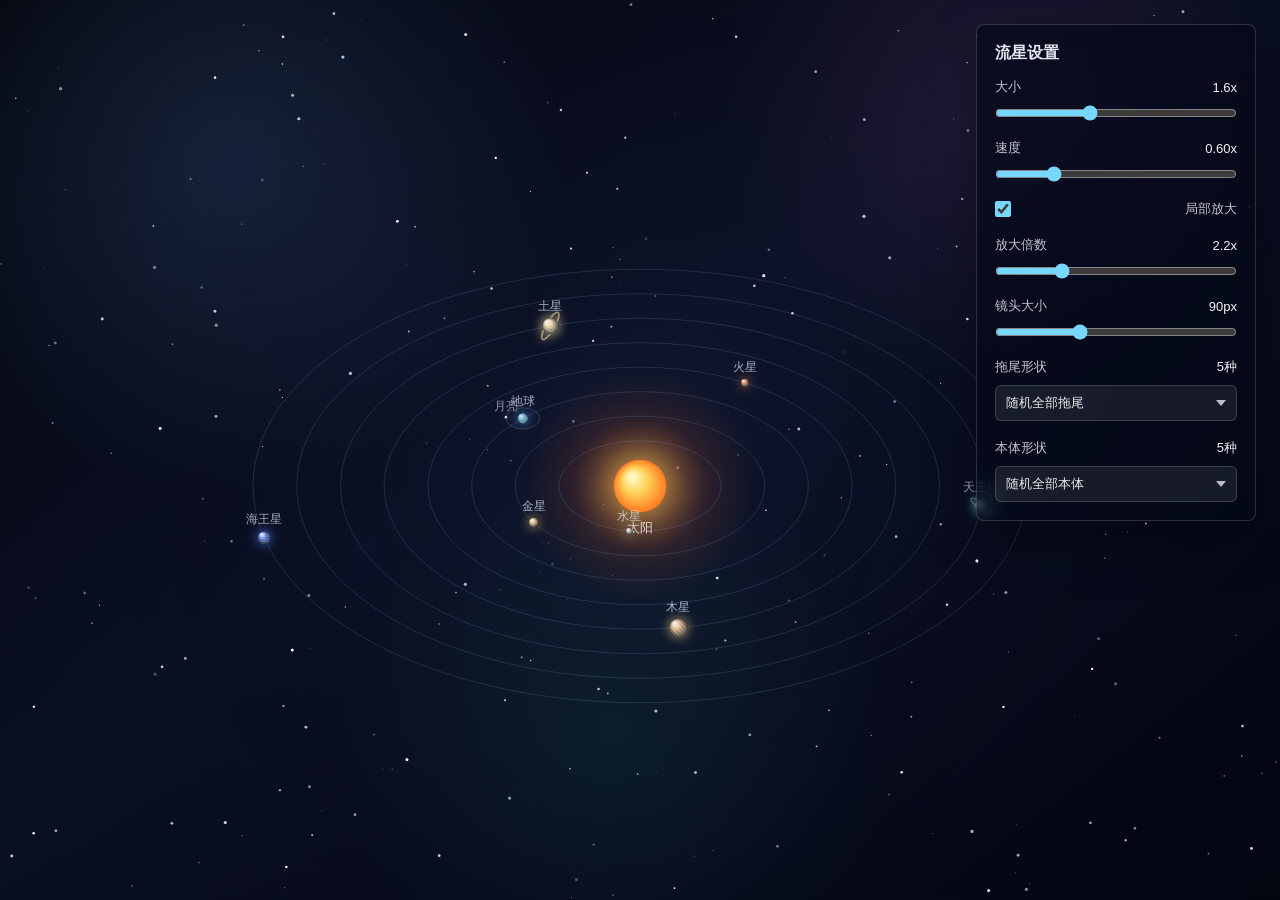
==== html/meteor-stars.html @ fff4b52e "feat(stars): 添加流星星空页面功能 - 实现动态星空背景效果，包含闪烁星星 - 添加交互式流星生成系统，点击任意位置创建随机流星 - 设计流星控制面板，支持调节大小、速度、拖尾形状等参数 " ====
<!doctype html>
<html lang="zh-CN">
<head>
  <meta charset="utf-8">
  <meta name="viewport" content="width=device-width, initial-scale=1">
  <title>点击流星星空</title>
  <style>
    :root {
      color-scheme: dark;
      font-family: "Microsoft YaHei", "PingFang SC", Arial, sans-serif;
    }

    * {
      box-sizing: border-box;
    }

    html,
    body {
      width: 100%;
      height: 100%;
      margin: 0;
      overflow: hidden;
      background:
        radial-gradient(circle at 18% 18%, rgba(80, 126, 190, 0.22), transparent 26%),
        radial-gradient(circle at 78% 12%, rgba(181, 85, 180, 0.14), transparent 22%),
        radial-gradient(circle at 48% 82%, rgba(36, 149, 139, 0.12), transparent 28%),
        linear-gradient(145deg, #05070f 0%, #0b1024 45%, #030511 100%);
      cursor: crosshair;
      user-select: none;
    }

    canvas {
      position: fixed;
      inset: 0;
      display: block;
      width: 100%;
      height: 100%;
    }

    .hint {
      position: fixed;
      left: 50%;
      bottom: 34px;
      transform: translateX(-50%);
      width: min(88vw, 430px);
      padding: 12px 18px;
      border: 1px solid rgba(255, 255, 255, 0.16);
      border-radius: 999px;
      color: rgba(245, 248, 255, 0.82);
      background: rgba(5, 9, 24, 0.46);
      box-shadow: 0 12px 40px rgba(0, 0, 0, 0.28);
      backdrop-filter: blur(10px);
      font-size: 14px;
      line-height: 1.45;
      text-align: center;
      pointer-events: none;
      animation: hintFade 4.5s ease 1.4s forwards;
    }

    .controls {
      position: fixed;
      top: 24px;
      right: 24px;
      z-index: 2;
      width: min(280px, calc(100vw - 48px));
      max-height: calc(100vh - 48px);
      padding: 18px;
      border: 1px solid rgba(255, 255, 255, 0.16);
      border-radius: 8px;
      color: rgba(245, 248, 255, 0.92);
      background: rgba(4, 9, 24, 0.66);
      box-shadow: 0 18px 50px rgba(0, 0, 0, 0.34);
      backdrop-filter: blur(12px);
      cursor: default;
      overflow-y: auto;
    }

    .controls h1 {
      margin: 0 0 16px;
      font-size: 16px;
      font-weight: 600;
      line-height: 1.2;
    }

    .control {
      display: grid;
      gap: 9px;
    }

    .control + .control {
      margin-top: 18px;
    }

    .control label {
      display: flex;
      align-items: center;
      justify-content: space-between;
      gap: 14px;
      font-size: 13px;
      color: rgba(245, 248, 255, 0.78);
    }

    .control output {
      min-width: 52px;
      color: rgba(255, 255, 255, 0.95);
      font-variant-numeric: tabular-nums;
      text-align: right;
    }

    input[type="range"] {
      width: 100%;
      margin: 0;
      accent-color: #77d7ff;
      cursor: pointer;
    }

    .shape-picker {
      position: relative;
    }

    .shape-picker summary {
      display: flex;
      align-items: center;
      justify-content: space-between;
      gap: 12px;
      min-height: 36px;
      padding: 8px 10px;
      border: 1px solid rgba(255, 255, 255, 0.16);
      border-radius: 6px;
      color: rgba(255, 255, 255, 0.9);
      background: rgba(255, 255, 255, 0.08);
      font-size: 13px;
      list-style: none;
      cursor: pointer;
    }

    .shape-picker summary::-webkit-details-marker {
      display: none;
    }

    .shape-picker summary::after {
      width: 0;
      height: 0;
      border-left: 5px solid transparent;
      border-right: 5px solid transparent;
      border-top: 6px solid rgba(255, 255, 255, 0.72);
      content: "";
      transition: transform 0.18s ease;
    }

    .shape-picker[open] summary::after {
      transform: rotate(180deg);
    }

    .shape-menu {
      position: absolute;
      top: calc(100% + 8px);
      right: 0;
      left: 0;
      z-index: 4;
      display: grid;
      gap: 4px;
      padding: 8px;
      border: 1px solid rgba(255, 255, 255, 0.16);
      border-radius: 8px;
      background: rgba(6, 11, 29, 0.96);
      box-shadow: 0 16px 38px rgba(0, 0, 0, 0.38);
    }

    .shape-option {
      display: flex;
      align-items: center;
      justify-content: flex-start;
      gap: 9px;
      padding: 8px;
      border-radius: 6px;
      color: rgba(245, 248, 255, 0.86);
      font-size: 13px;
      cursor: pointer;
    }

    .control .shape-option {
      justify-content: flex-start;
    }

    .shape-option:hover {
      background: rgba(255, 255, 255, 0.08);
    }

    .shape-option input {
      width: 15px;
      height: 15px;
      margin: 0;
      accent-color: #77d7ff;
    }

    .toggle-option {
      display: flex;
      align-items: center;
      justify-content: flex-start;
      gap: 9px;
      color: rgba(245, 248, 255, 0.86);
      font-size: 13px;
      cursor: pointer;
    }

    .toggle-option input {
      width: 16px;
      height: 16px;
      margin: 0;
      accent-color: #77d7ff;
    }

    .info-panel {
      position: fixed;
      left: 24px;
      bottom: 24px;
      z-index: 3;
      width: min(340px, calc(100vw - 48px));
      max-height: min(430px, calc(100vh - 48px));
      padding: 18px;
      border: 1px solid rgba(255, 255, 255, 0.16);
      border-radius: 8px;
      color: rgba(245, 248, 255, 0.92);
      background: rgba(4, 9, 24, 0.72);
      box-shadow: 0 18px 50px rgba(0, 0, 0, 0.36);
      backdrop-filter: blur(12px);
      overflow-y: auto;
    }

    .info-panel[hidden] {
      display: none;
    }

    .info-header {
      display: flex;
      align-items: center;
      justify-content: space-between;
      gap: 12px;
      margin-bottom: 12px;
    }

    .info-title {
      margin: 0;
      font-size: 18px;
      line-height: 1.2;
    }

    .info-close {
      display: grid;
      place-items: center;
      width: 28px;
      height: 28px;
      border: 1px solid rgba(255, 255, 255, 0.18);
      border-radius: 50%;
      color: rgba(255, 255, 255, 0.82);
      background: rgba(255, 255, 255, 0.08);
      font-size: 18px;
      line-height: 1;
      cursor: pointer;
    }

    .info-grid {
      display: grid;
      grid-template-columns: 96px 1fr;
      gap: 9px 12px;
      margin: 0;
      font-size: 13px;
      line-height: 1.45;
    }

    .info-grid dt {
      color: rgba(190, 213, 246, 0.78);
    }

    .info-grid dd {
      margin: 0;
      color: rgba(255, 255, 255, 0.94);
    }

    @media (max-width: 640px) {
      .controls {
        top: 14px;
        right: 14px;
        width: min(240px, calc(100vw - 28px));
        max-height: calc(100vh - 28px);
        padding: 14px;
      }

      .hint {
        bottom: 18px;
      }

      .info-panel {
        left: 14px;
        bottom: 14px;
        width: min(300px, calc(100vw - 28px));
        max-height: min(360px, calc(100vh - 28px));
      }
    }

    @keyframes hintFade {
      to {
        opacity: 0;
        transform: translate(-50%, 12px);
      }
    }
  </style>
</head>
<body>
  <canvas id="sky" aria-hidden="true"></canvas>
  <aside class="controls" id="controls" aria-label="流星控制选项">
    <h1>流星设置</h1>
    <div class="control">
      <label for="sizeControl">
        大小
        <output id="sizeValue" for="sizeControl">1.6x</output>
      </label>
      <input id="sizeControl" type="range" min="0.6" max="3.2" step="0.1" value="1.6">
    </div>
    <div class="control">
      <label for="speedControl">
        速度
        <output id="speedValue" for="speedControl">0.6x</output>
      </label>
      <input id="speedControl" type="range" min="0.25" max="1.8" step="0.05" value="0.6">
    </div>
    <div class="control">
      <label class="toggle-option" for="magnifierControl">
        <input id="magnifierControl" type="checkbox" checked>
        局部放大
      </label>
    </div>
    <div class="control">
      <label for="magnifierZoomControl">
        放大倍数
        <output id="magnifierZoomValue" for="magnifierZoomControl">2.2x</output>
      </label>
      <input id="magnifierZoomControl" type="range" min="1.2" max="5" step="0.1" value="2.2">
    </div>
    <div class="control">
      <label for="magnifierRadiusControl">
        镜头大小
        <output id="magnifierRadiusValue" for="magnifierRadiusControl">90px</output>
      </label>
      <input id="magnifierRadiusControl" type="range" min="54" max="160" step="2" value="90">
    </div>
    <div class="control">
      <label for="tailShapePicker">
        拖尾形状
        <output id="tailShapeValue" for="tailShapePicker">5种</output>
      </label>
      <details class="shape-picker" id="tailShapePicker">
        <summary id="tailShapeSummary">随机全部拖尾</summary>
        <div class="shape-menu">
          <label class="shape-option">
            <input type="checkbox" name="meteorTailShape" value="trail" checked>
            经典拖尾
          </label>
          <label class="shape-option">
            <input type="checkbox" name="meteorTailShape" value="comet" checked>
            粗亮彗尾
          </label>
          <label class="shape-option">
            <input type="checkbox" name="meteorTailShape" value="double" checked>
            双尾流光
          </label>
          <label class="shape-option">
            <input type="checkbox" name="meteorTailShape" value="flare" checked>
            爆闪短尾
          </label>
          <label class="shape-option">
            <input type="checkbox" name="meteorTailShape" value="blade" checked>
            光刃切线
          </label>
        </div>
      </details>
    </div>
    <div class="control">
      <label for="bodyShapePicker">
        本体形状
        <output id="bodyShapeValue" for="bodyShapePicker">5种</output>
      </label>
      <details class="shape-picker" id="bodyShapePicker">
        <summary id="bodyShapeSummary">随机全部本体</summary>
        <div class="shape-menu">
          <label class="shape-option">
            <input type="checkbox" name="meteorBodyShape" value="oval" checked>
            椭圆光核
          </label>
          <label class="shape-option">
            <input type="checkbox" name="meteorBodyShape" value="comet" checked>
            彗星光团
          </label>
          <label class="shape-option">
            <input type="checkbox" name="meteorBodyShape" value="double" checked>
            双光点
          </label>
          <label class="shape-option">
            <input type="checkbox" name="meteorBodyShape" value="star" checked>
            星芒核心
          </label>
          <label class="shape-option">
            <input type="checkbox" name="meteorBodyShape" value="blade" checked>
            菱形光刃
          </label>
        </div>
      </details>
    </div>
  </aside>
  <section class="info-panel" id="infoPanel" hidden aria-live="polite">
    <div class="info-header">
      <h2 class="info-title" id="infoTitle">天体信息</h2>
      <button class="info-close" id="infoClose" type="button" aria-label="关闭信息">×</button>
    </div>
    <dl class="info-grid" id="infoGrid"></dl>
  </section>
  <div class="hint">动态太阳系背景中，点击任意位置生成随机流星</div>

  <script>
    const canvas = document.getElementById("sky");
    const ctx = canvas.getContext("2d");
    const sceneBuffer = document.createElement("canvas");
    const sceneCtx = sceneBuffer.getContext("2d");
    const controls = document.getElementById("controls");
    const sizeControl = document.getElementById("sizeControl");
    const speedControl = document.getElementById("speedControl");
    const magnifierControl = document.getElementById("magnifierControl");
    const magnifierZoomControl = document.getElementById("magnifierZoomControl");
    const magnifierRadiusControl = document.getElementById("magnifierRadiusControl");
    const infoPanel = document.getElementById("infoPanel");
    const infoTitle = document.getElementById("infoTitle");
    const infoGrid = document.getElementById("infoGrid");
    const infoClose = document.getElementById("infoClose");
    const sizeValue = document.getElementById("sizeValue");
    const speedValue = document.getElementById("speedValue");
    const magnifierZoomValue = document.getElementById("magnifierZoomValue");
    const magnifierRadiusValue = document.getElementById("magnifierRadiusValue");
    const tailShapeValue = document.getElementById("tailShapeValue");
    const tailShapeSummary = document.getElementById("tailShapeSummary");
    const bodyShapeValue = document.getElementById("bodyShapeValue");
    const bodyShapeSummary = document.getElementById("bodyShapeSummary");
    const tailShapeInputs = [...document.querySelectorAll("input[name='meteorTailShape']")];
    const bodyShapeInputs = [...document.querySelectorAll("input[name='meteorBodyShape']")];
    const stars = [];
    const meteors = [];
    const solarTargets = [];

    let width = 0;
    let height = 0;
    let pixelRatio = 1;
    const pointer = {
      x: 0,
      y: 0,
      active: false
    };
    const settings = {
      size: Number(sizeControl.value),
      speed: Number(speedControl.value),
      magnifierEnabled: magnifierControl.checked,
      magnifierZoom: Number(magnifierZoomControl.value),
      magnifierRadius: Number(magnifierRadiusControl.value),
      tailShapes: [],
      bodyShapes: []
    };
    const tailShapeNames = {
      trail: "经典拖尾",
      comet: "粗亮彗尾",
      double: "双尾流光",
      flare: "爆闪短尾",
      blade: "光刃切线"
    };
    const bodyShapeNames = {
      oval: "椭圆光核",
      comet: "彗星光团",
      double: "双光点",
      star: "星芒核心",
      blade: "菱形光刃"
    };

    const random = (min, max) => Math.random() * (max - min) + min;
    const planets = [
      { name: "水星", color: "#b8aa98", orbitYears: 0.2408, rotationHours: 1407.6, radius: 3.1, start: 0.7, diameter: "4,879 km", mass: "3.30 × 10^23 kg", gravity: "3.70 m/s²", orbitSpeed: "47.4 km/s", day: "58.6 个地球日", year: "88 个地球日", note: "太阳系中最小且离太阳最近的行星。" },
      { name: "金星", color: "#e1b66f", orbitYears: 0.6152, rotationHours: -5832.5, radius: 4.5, start: 2.2, diameter: "12,104 km", mass: "4.87 × 10^24 kg", gravity: "8.87 m/s²", orbitSpeed: "35.0 km/s", day: "243 个地球日，逆向自转", year: "225 个地球日", note: "厚重大气带来强烈温室效应。" },
      { name: "地球", color: "#4f9cff", orbitYears: 1, rotationHours: 23.9, radius: 4.8, start: 3.7, diameter: "12,742 km", mass: "5.97 × 10^24 kg", gravity: "9.81 m/s²", orbitSpeed: "29.8 km/s", day: "23.9 小时", year: "365.25 天", note: "拥有液态水海洋和一颗天然卫星月亮。" },
      { name: "火星", color: "#d06b45", orbitYears: 1.8808, rotationHours: 24.6, radius: 3.8, start: 5.1, diameter: "6,779 km", mass: "6.42 × 10^23 kg", gravity: "3.71 m/s²", orbitSpeed: "24.1 km/s", day: "24.6 小时", year: "687 个地球日", note: "表面富含氧化铁，呈红色外观。" },
      { name: "木星", color: "#d2aa77", orbitYears: 11.862, rotationHours: 9.9, radius: 8.6, start: 1.4, diameter: "139,820 km", mass: "1.90 × 10^27 kg", gravity: "24.79 m/s²", orbitSpeed: "13.1 km/s", day: "9.9 小时", year: "11.86 个地球年", note: "太阳系最大行星，拥有明显云带和大红斑。" },
      { name: "土星", color: "#dcc58f", orbitYears: 29.457, rotationHours: 10.7, radius: 7.6, start: 4.4, ring: true, diameter: "116,460 km", mass: "5.68 × 10^26 kg", gravity: "10.44 m/s²", orbitSpeed: "9.7 km/s", day: "10.7 小时", year: "29.46 个地球年", note: "以宽阔明亮的行星环著称。" },
      { name: "天王星", color: "#8de2e6", orbitYears: 84.011, rotationHours: -17.2, radius: 6.2, start: 0.1, ring: true, diameter: "50,724 km", mass: "8.68 × 10^25 kg", gravity: "8.69 m/s²", orbitSpeed: "6.8 km/s", day: "17.2 小时，逆向自转", year: "84 个地球年", note: "自转轴高度倾斜，几乎像躺着公转。" },
      { name: "海王星", color: "#4d73e7", orbitYears: 164.8, rotationHours: 16.1, radius: 6.1, start: 2.9, diameter: "49,244 km", mass: "1.02 × 10^26 kg", gravity: "11.15 m/s²", orbitSpeed: "5.4 km/s", day: "16.1 小时", year: "164.8 个地球年", note: "太阳系最外侧的已知大行星，风速极高。" }
    ];
    const sunInfo = {
      name: "太阳",
      type: "恒星",
      diameter: "约 1,392,700 km",
      mass: "1.989 × 10^30 kg",
      gravity: "约 274 m/s²",
      orbitSpeed: "太阳系中心天体",
      day: "赤道约 25 天自转一周",
      year: "太阳系行星围绕它公转",
      note: "通过核聚变释放能量，是太阳系主要光和热来源。"
    };
    const moonInfo = {
      name: "月亮",
      type: "地球天然卫星",
      diameter: "3,474.8 km",
      mass: "7.35 × 10^22 kg",
      gravity: "1.62 m/s²",
      orbitSpeed: "约 1.02 km/s",
      day: "自转与公转同步，约 27.3 天",
      year: "绕地球约 27.3 天一圈",
      note: "月球引力是地球潮汐的重要来源。"
    };

    function updateSetting(control, output, key) {
      settings[key] = Number(control.value);
      output.value = `${settings[key].toFixed(key === "speed" ? 2 : 1)}x`;
    }

    function updateMagnifierSetting() {
      settings.magnifierEnabled = magnifierControl.checked;
      settings.magnifierZoom = Number(magnifierZoomControl.value);
      settings.magnifierRadius = Number(magnifierRadiusControl.value);
      magnifierZoomValue.value = `${settings.magnifierZoom.toFixed(1)}x`;
      magnifierRadiusValue.value = `${Math.round(settings.magnifierRadius)}px`;
    }

    function updateShapeSetting(inputs, output, summary, names, settingKey, allText, changedInput) {
      let selected = inputs.filter((input) => input.checked).map((input) => input.value);

      if (selected.length === 0) {
        const fallback = changedInput || inputs[0];
        fallback.checked = true;
        selected = [fallback.value];
      }

      settings[settingKey] = selected;
      output.value = `${selected.length}种`;
      summary.textContent = selected.length === inputs.length
        ? allText
        : selected.map((shape) => names[shape]).join("、");
    }

    function showInfo(target) {
      const data = target.data;
      const rows = [
        ["类型", data.type || "行星"],
        ["大小（直径）", data.diameter],
        ["重量/质量", data.mass],
        ["表面重力", data.gravity],
        ["公转速度", data.orbitSpeed],
        ["自转周期", data.day],
        ["公转周期", data.year],
        ["补充", data.note]
      ];

      infoTitle.textContent = data.name;
      infoGrid.innerHTML = rows
        .filter(([, value]) => Boolean(value))
        .map(([label, value]) => `<dt>${label}</dt><dd>${value}</dd>`)
        .join("");
      infoPanel.hidden = false;
    }

    function findSolarTarget(x, y) {
      for (let i = solarTargets.length - 1; i >= 0; i -= 1) {
        const target = solarTargets[i];
        const distance = Math.hypot(x - target.x, y - target.y);

        if (distance <= target.hitRadius) {
          return target;
        }
      }

      return null;
    }

    function resize() {
      pixelRatio = Math.min(window.devicePixelRatio || 1, 2);
      width = window.innerWidth;
      height = window.innerHeight;
      canvas.width = Math.floor(width * pixelRatio);
      canvas.height = Math.floor(height * pixelRatio);
      sceneBuffer.width = canvas.width;
      sceneBuffer.height = canvas.height;
      canvas.style.width = `${width}px`;
      canvas.style.height = `${height}px`;
      ctx.setTransform(pixelRatio, 0, 0, pixelRatio, 0, 0);
      createStars();
    }

    function createStars() {
      stars.length = 0;
      const count = Math.floor((width * height) / 4200);

      for (let i = 0; i < count; i += 1) {
        stars.push({
          x: Math.random() * width,
          y: Math.random() * height,
          radius: random(0.35, 1.65),
          alpha: random(0.28, 0.95),
          twinkle: random(0.006, 0.024),
          phase: random(0, Math.PI * 2),
          tint: Math.random() > 0.78 ? "190, 215, 255" : "255, 255, 255"
        });
      }
    }

    function createMeteor(x, y) {
      const hue = Math.floor(random(0, 360));
      const angle = random(0, Math.PI * 2);
      const size = random(0.95, 2.45) * settings.size;
      const speed = random(520, 900) * settings.speed;
      const tail = random(170, 340) * Math.sqrt(size);
      const tailShape = settings.tailShapes[Math.floor(Math.random() * settings.tailShapes.length)] || "trail";
      const bodyShape = settings.bodyShapes[Math.floor(Math.random() * settings.bodyShapes.length)] || "oval";

      meteors.push({
        x,
        y,
        vx: Math.cos(angle) * speed,
        vy: Math.sin(angle) * speed,
        age: 0,
        life: random(0.65, 1.05),
        size,
        tail,
        tailShape,
        bodyShape,
        hue,
        color: `hsl(${hue} 95% 68%)`,
        glow: `hsla(${hue}, 100%, 72%, 0.55)`
      });
    }

    function drawBackground() {
      ctx.clearRect(0, 0, width, height);

      const glow = ctx.createRadialGradient(
        width * 0.52,
        height * 0.52,
        0,
        width * 0.52,
        height * 0.52,
        Math.max(width, height) * 0.72
      );
      glow.addColorStop(0, "rgba(40, 63, 105, 0.18)");
      glow.addColorStop(0.48, "rgba(8, 13, 32, 0.08)");
      glow.addColorStop(1, "rgba(0, 0, 0, 0)");
      ctx.fillStyle = glow;
      ctx.fillRect(0, 0, width, height);
    }

    function drawStars(time) {
      for (const star of stars) {
        const pulse = Math.sin(time * star.twinkle + star.phase) * 0.28;
        const alpha = Math.max(0.08, Math.min(1, star.alpha + pulse));

        ctx.beginPath();
        ctx.fillStyle = `rgba(${star.tint}, ${alpha})`;
        ctx.arc(star.x, star.y, star.radius, 0, Math.PI * 2);
        ctx.fill();
      }
    }

    function captureScene() {
      sceneCtx.setTransform(1, 0, 0, 1, 0, 0);
      sceneCtx.clearRect(0, 0, sceneBuffer.width, sceneBuffer.height);
      sceneCtx.drawImage(canvas, 0, 0);
    }

    function drawMagnifier() {
      if (!settings.magnifierEnabled || !pointer.active) {
        return;
      }

      const radius = settings.magnifierRadius;
      const zoom = settings.magnifierZoom;
      const sourceSize = (radius * 2) / zoom;
      const sourcePixels = sourceSize * pixelRatio;
      const maxSourceX = Math.max(0, sceneBuffer.width - sourcePixels);
      const maxSourceY = Math.max(0, sceneBuffer.height - sourcePixels);
      const sourceX = Math.min(Math.max((pointer.x - sourceSize / 2) * pixelRatio, 0), maxSourceX);
      const sourceY = Math.min(Math.max((pointer.y - sourceSize / 2) * pixelRatio, 0), maxSourceY);

      ctx.save();
      ctx.beginPath();
      ctx.arc(pointer.x, pointer.y, radius, 0, Math.PI * 2);
      ctx.clip();
      ctx.imageSmoothingEnabled = true;
      ctx.imageSmoothingQuality = "high";
      ctx.drawImage(
        sceneBuffer,
        sourceX,
        sourceY,
        sourcePixels,
        sourcePixels,
        pointer.x - radius,
        pointer.y - radius,
        radius * 2,
        radius * 2
      );

      const lensGlow = ctx.createRadialGradient(pointer.x, pointer.y, radius * 0.4, pointer.x, pointer.y, radius);
      lensGlow.addColorStop(0, "rgba(255, 255, 255, 0)");
      lensGlow.addColorStop(1, "rgba(119, 215, 255, 0.16)");
      ctx.fillStyle = lensGlow;
      ctx.fillRect(pointer.x - radius, pointer.y - radius, radius * 2, radius * 2);
      ctx.restore();

      ctx.save();
      ctx.strokeStyle = "rgba(171, 228, 255, 0.84)";
      ctx.lineWidth = 2;
      ctx.shadowColor = "rgba(119, 215, 255, 0.62)";
      ctx.shadowBlur = 14;
      ctx.beginPath();
      ctx.arc(pointer.x, pointer.y, radius, 0, Math.PI * 2);
      ctx.stroke();

      ctx.shadowBlur = 0;
      ctx.strokeStyle = "rgba(255, 255, 255, 0.28)";
      ctx.lineWidth = 1;
      ctx.beginPath();
      ctx.moveTo(pointer.x - radius * 0.22, pointer.y);
      ctx.lineTo(pointer.x + radius * 0.22, pointer.y);
      ctx.moveTo(pointer.x, pointer.y - radius * 0.22);
      ctx.lineTo(pointer.x, pointer.y + radius * 0.22);
      ctx.stroke();
      ctx.restore();
    }

    function drawSun(centerX, centerY, scale) {
      const sunRadius = Math.max(16, 24 * scale);
      const aura = ctx.createRadialGradient(centerX, centerY, 0, centerX, centerY, sunRadius * 4.4);

      aura.addColorStop(0, "rgba(255, 232, 126, 0.82)");
      aura.addColorStop(0.22, "rgba(255, 156, 54, 0.38)");
      aura.addColorStop(0.58, "rgba(255, 98, 36, 0.12)");
      aura.addColorStop(1, "rgba(255, 98, 36, 0)");
      ctx.fillStyle = aura;
      ctx.beginPath();
      ctx.arc(centerX, centerY, sunRadius * 4.4, 0, Math.PI * 2);
      ctx.fill();

      const sun = ctx.createRadialGradient(
        centerX - sunRadius * 0.32,
        centerY - sunRadius * 0.35,
        sunRadius * 0.12,
        centerX,
        centerY,
        sunRadius
      );
      sun.addColorStop(0, "#fff7bf");
      sun.addColorStop(0.42, "#ffd158");
      sun.addColorStop(1, "#ff7b22");
      ctx.fillStyle = sun;
      ctx.shadowColor = "rgba(255, 189, 84, 0.85)";
      ctx.shadowBlur = 38 * scale;
      ctx.beginPath();
      ctx.arc(centerX, centerY, sunRadius, 0, Math.PI * 2);
      ctx.fill();
      ctx.shadowBlur = 0;

      ctx.fillStyle = "rgba(255, 255, 255, 0.78)";
      ctx.font = `${Math.max(11, 12 * scale)}px "Microsoft YaHei", sans-serif`;
      ctx.textAlign = "center";
      ctx.fillText("太阳", centerX, centerY + sunRadius + 18 * scale);
      return sunRadius;
    }

    function drawOrbit(centerX, centerY, radius, yScale) {
      ctx.strokeStyle = "rgba(178, 205, 255, 0.14)";
      ctx.lineWidth = 1;
      ctx.beginPath();
      ctx.ellipse(centerX, centerY, radius, radius * yScale, 0, 0, Math.PI * 2);
      ctx.stroke();
    }

    function drawPlanetBody(planet, x, y, radius, orbitAngle, rotationAngle) {
      const gradient = ctx.createRadialGradient(
        x - radius * 0.38,
        y - radius * 0.45,
        radius * 0.16,
        x,
        y,
        radius
      );
      gradient.addColorStop(0, "rgba(255, 255, 255, 0.9)");
      gradient.addColorStop(0.38, planet.color);
      gradient.addColorStop(1, "rgba(8, 12, 28, 0.88)");

      if (planet.ring) {
        ctx.save();
        ctx.translate(x, y);
        ctx.rotate(orbitAngle * 0.35 + 0.55);
        ctx.strokeStyle = planet.name === "土星" ? "rgba(236, 217, 165, 0.58)" : "rgba(175, 241, 246, 0.32)";
        ctx.lineWidth = Math.max(1, radius * 0.22);
        ctx.beginPath();
        ctx.ellipse(0, 0, radius * 1.85, radius * 0.52, 0, 0, Math.PI * 2);
        ctx.stroke();
        ctx.restore();
      }

      ctx.fillStyle = gradient;
      ctx.beginPath();
      ctx.arc(x, y, radius, 0, Math.PI * 2);
      ctx.fill();

      ctx.save();
      ctx.beginPath();
      ctx.arc(x, y, radius * 0.98, 0, Math.PI * 2);
      ctx.clip();
      ctx.translate(x, y);
      ctx.rotate(rotationAngle);
      ctx.strokeStyle = planet.name === "地球"
        ? "rgba(191, 237, 186, 0.5)"
        : "rgba(255, 255, 255, 0.24)";
      ctx.lineWidth = Math.max(1, radius * 0.16);

      for (let i = -2; i <= 2; i += 1) {
        ctx.beginPath();
        ctx.ellipse(0, i * radius * 0.36, radius * 1.15, radius * 0.12, 0, 0, Math.PI * 2);
        ctx.stroke();
      }

      ctx.restore();
    }

    function drawMoon(earthX, earthY, earthRadius, earthDays, scale) {
      const moonOrbit = Math.max(13 * scale, earthRadius * 3.2);
      const moonRadius = Math.max(1.3, earthRadius * 0.28);
      const moonAngle = (earthDays / 27.3217) * Math.PI * 2;
      const moonX = earthX + Math.cos(moonAngle) * moonOrbit;
      const moonY = earthY + Math.sin(moonAngle) * moonOrbit * 0.62;

      ctx.strokeStyle = "rgba(210, 220, 238, 0.18)";
      ctx.lineWidth = 1;
      ctx.beginPath();
      ctx.ellipse(earthX, earthY, moonOrbit, moonOrbit * 0.62, 0, 0, Math.PI * 2);
      ctx.stroke();

      const moon = ctx.createRadialGradient(
        moonX - moonRadius * 0.35,
        moonY - moonRadius * 0.35,
        moonRadius * 0.15,
        moonX,
        moonY,
        moonRadius
      );
      moon.addColorStop(0, "#ffffff");
      moon.addColorStop(0.55, "#cfd5df");
      moon.addColorStop(1, "#6f7888");

      ctx.fillStyle = moon;
      ctx.shadowColor = "rgba(230, 238, 255, 0.45)";
      ctx.shadowBlur = 7 * scale;
      ctx.beginPath();
      ctx.arc(moonX, moonY, moonRadius, 0, Math.PI * 2);
      ctx.fill();
      ctx.shadowBlur = 0;

      ctx.fillStyle = "rgba(226, 236, 255, 0.62)";
      ctx.fillText("月亮", moonX, moonY - moonRadius - 8 * scale);

      return {
        x: moonX,
        y: moonY,
        radius: moonRadius,
        hitRadius: Math.max(12, moonRadius + 8),
        data: moonInfo
      };
    }

    function drawSolarSystem(time) {
      const minSize = Math.min(width, height);
      const scale = Math.max(0.64, Math.min(minSize / 820, 1.15));
      const centerX = width * 0.5;
      const centerY = height * 0.54;
      const yScale = 0.56;
      const minOrbit = Math.max(40, minSize * 0.09);
      const maxOrbit = Math.max(minOrbit + 180 * scale, minSize * 0.43);
      const earthDays = (time / 1000) * 8;

      ctx.save();
      solarTargets.length = 0;
      const sunRadius = drawSun(centerX, centerY, scale);
      solarTargets.push({
        x: centerX,
        y: centerY,
        radius: sunRadius,
        hitRadius: sunRadius + 10,
        data: sunInfo
      });
      ctx.font = `${Math.max(10, 11 * scale)}px "Microsoft YaHei", sans-serif`;
      ctx.textAlign = "center";
      ctx.textBaseline = "middle";

      planets.forEach((planet, index) => {
        const orbitRadius = minOrbit + ((maxOrbit - minOrbit) * index) / (planets.length - 1);
        const orbitAngle = planet.start + (earthDays / (planet.orbitYears * 365.25)) * Math.PI * 2;
        const rotationAngle = (earthDays * 24 / planet.rotationHours) * Math.PI * 2;
        const x = centerX + Math.cos(orbitAngle) * orbitRadius;
        const y = centerY + Math.sin(orbitAngle) * orbitRadius * yScale;
        const visualRadius = Math.max(2.6, planet.radius * scale);

        drawOrbit(centerX, centerY, orbitRadius, yScale);
        ctx.shadowColor = planet.color;
        ctx.shadowBlur = 10 * scale;
        drawPlanetBody(planet, x, y, visualRadius, orbitAngle, rotationAngle);
        ctx.shadowBlur = 0;
        solarTargets.push({
          x,
          y,
          radius: visualRadius,
          hitRadius: Math.max(12, visualRadius + 7),
          data: planet
        });

        if (planet.name === "地球") {
          solarTargets.push(drawMoon(x, y, visualRadius, earthDays, scale));
        }

        ctx.fillStyle = "rgba(226, 236, 255, 0.72)";
        ctx.fillText(planet.name, x, y - visualRadius - 10 * scale);
      });

      ctx.restore();
    }

    function drawMeteorTail(meteor, opacity, length, angle, widthScale = 1, offset = 0) {
      const normalX = -Math.sin(angle) * offset;
      const normalY = Math.cos(angle) * offset;
      const headX = meteor.x + normalX;
      const headY = meteor.y + normalY;
      const tailX = headX - Math.cos(angle) * length;
      const tailY = headY - Math.sin(angle) * length;
      const gradient = ctx.createLinearGradient(tailX, tailY, headX, headY);

      gradient.addColorStop(0, `hsla(${meteor.hue}, 100%, 68%, 0)`);
      gradient.addColorStop(0.32, `hsla(${meteor.hue}, 100%, 68%, ${0.16 * opacity})`);
      gradient.addColorStop(1, `hsla(${meteor.hue}, 100%, 76%, ${0.95 * opacity})`);

      ctx.strokeStyle = gradient;
      ctx.lineWidth = 3.4 * meteor.size * widthScale;
      ctx.beginPath();
      ctx.moveTo(tailX, tailY);
      ctx.lineTo(headX, headY);
      ctx.stroke();
    }

    function drawOvalBody(meteor, opacity, angle, radiusScale = 1, stretch = 1.35) {
      const radius = 3.8 * meteor.size * radiusScale;

      ctx.save();
      ctx.translate(meteor.x, meteor.y);
      ctx.rotate(angle);
      ctx.fillStyle = `hsla(${meteor.hue}, 100%, 90%, ${opacity})`;
      ctx.beginPath();
      ctx.ellipse(0, 0, radius * stretch, radius, 0, 0, Math.PI * 2);
      ctx.fill();

      ctx.fillStyle = `rgba(255, 255, 255, ${0.84 * opacity})`;
      ctx.beginPath();
      ctx.ellipse(radius * 0.42, -radius * 0.18, radius * 0.42, radius * 0.28, 0, 0, Math.PI * 2);
      ctx.fill();
      ctx.restore();
    }

    function drawCometBody(meteor, opacity, angle) {
      const radius = 7.5 * meteor.size;

      ctx.save();
      ctx.translate(meteor.x, meteor.y);
      ctx.rotate(angle);

      const glow = ctx.createRadialGradient(0, 0, 0, 0, 0, radius * 1.4);
      glow.addColorStop(0, `hsla(${meteor.hue}, 100%, 94%, ${0.95 * opacity})`);
      glow.addColorStop(0.42, `hsla(${meteor.hue}, 100%, 72%, ${0.55 * opacity})`);
      glow.addColorStop(1, `hsla(${meteor.hue}, 100%, 68%, 0)`);

      ctx.fillStyle = glow;
      ctx.beginPath();
      ctx.ellipse(0, 0, radius * 1.15, radius * 0.92, 0, 0, Math.PI * 2);
      ctx.fill();

      ctx.fillStyle = `rgba(255, 255, 255, ${0.9 * opacity})`;
      ctx.beginPath();
      ctx.ellipse(radius * 0.2, -radius * 0.12, radius * 0.38, radius * 0.24, 0, 0, Math.PI * 2);
      ctx.fill();
      ctx.restore();
    }

    function drawDoubleBody(meteor, opacity, angle) {
      const offset = 5.3 * meteor.size;
      const radius = 3.1 * meteor.size;
      const normalX = -Math.sin(angle) * offset;
      const normalY = Math.cos(angle) * offset;

      ctx.strokeStyle = `hsla(${meteor.hue}, 100%, 80%, ${0.5 * opacity})`;
      ctx.lineWidth = Math.max(1.2, 1.1 * meteor.size);
      ctx.beginPath();
      ctx.moveTo(meteor.x - normalX, meteor.y - normalY);
      ctx.lineTo(meteor.x + normalX, meteor.y + normalY);
      ctx.stroke();

      for (const side of [-1, 1]) {
        ctx.fillStyle = `hsla(${meteor.hue}, 100%, ${side === 1 ? 92 : 82}%, ${opacity})`;
        ctx.beginPath();
        ctx.arc(meteor.x + normalX * side, meteor.y + normalY * side, radius, 0, Math.PI * 2);
        ctx.fill();
      }
    }

    function drawStarBody(meteor, opacity, angle) {
      const points = 8;
      const outer = 8.2 * meteor.size;
      const inner = 3.1 * meteor.size;

      ctx.save();
      ctx.translate(meteor.x, meteor.y);
      ctx.rotate(angle + Math.PI / 8);
      ctx.fillStyle = `hsla(${meteor.hue}, 100%, 88%, ${0.9 * opacity})`;
      ctx.beginPath();

      for (let i = 0; i < points * 2; i += 1) {
        const radius = i % 2 === 0 ? outer : inner;
        const pointAngle = (Math.PI * i) / points;
        const x = Math.cos(pointAngle) * radius;
        const y = Math.sin(pointAngle) * radius;

        if (i === 0) {
          ctx.moveTo(x, y);
        } else {
          ctx.lineTo(x, y);
        }
      }

      ctx.closePath();
      ctx.fill();

      ctx.fillStyle = `rgba(255, 255, 255, ${0.88 * opacity})`;
      ctx.beginPath();
      ctx.arc(0, 0, 2.2 * meteor.size, 0, Math.PI * 2);
      ctx.fill();
      ctx.restore();
    }

    function drawBladeBody(meteor, opacity, angle) {
      const length = 11 * meteor.size;
      const width = 4.8 * meteor.size;

      ctx.save();
      ctx.translate(meteor.x, meteor.y);
      ctx.rotate(angle);
      ctx.fillStyle = `hsla(${meteor.hue}, 100%, 88%, ${0.92 * opacity})`;
      ctx.beginPath();
      ctx.moveTo(length, 0);
      ctx.lineTo(0, width);
      ctx.lineTo(-length * 0.62, 0);
      ctx.lineTo(0, -width);
      ctx.closePath();
      ctx.fill();

      ctx.fillStyle = `rgba(255, 255, 255, ${0.72 * opacity})`;
      ctx.beginPath();
      ctx.moveTo(length * 0.58, 0);
      ctx.lineTo(0, width * 0.36);
      ctx.lineTo(-length * 0.18, 0);
      ctx.lineTo(0, -width * 0.36);
      ctx.closePath();
      ctx.fill();
      ctx.restore();
    }

    function drawFlareTail(meteor, opacity, angle) {
      const rayLength = 14 * meteor.size;

      ctx.strokeStyle = `hsla(${meteor.hue}, 100%, 82%, ${0.72 * opacity})`;
      ctx.lineWidth = Math.max(1.2, 1.3 * meteor.size);

      for (let i = 0; i < 4; i += 1) {
        const rayAngle = angle + (Math.PI / 4) + i * (Math.PI / 2);
        ctx.beginPath();
        ctx.moveTo(meteor.x - Math.cos(rayAngle) * rayLength * 0.35, meteor.y - Math.sin(rayAngle) * rayLength * 0.35);
        ctx.lineTo(meteor.x + Math.cos(rayAngle) * rayLength, meteor.y + Math.sin(rayAngle) * rayLength);
        ctx.stroke();
      }
    }

    function drawBlade(meteor, opacity, length, angle) {
      const widthScale = 6 * meteor.size;
      const normalX = -Math.sin(angle) * widthScale;
      const normalY = Math.cos(angle) * widthScale;
      const tailX = meteor.x - Math.cos(angle) * length * 0.76;
      const tailY = meteor.y - Math.sin(angle) * length * 0.76;

      const gradient = ctx.createLinearGradient(tailX, tailY, meteor.x, meteor.y);
      gradient.addColorStop(0, `hsla(${meteor.hue}, 100%, 68%, 0)`);
      gradient.addColorStop(0.7, `hsla(${meteor.hue}, 100%, 72%, ${0.2 * opacity})`);
      gradient.addColorStop(1, `hsla(${meteor.hue}, 100%, 88%, ${0.9 * opacity})`);

      ctx.fillStyle = gradient;
      ctx.beginPath();
      ctx.moveTo(meteor.x + normalX, meteor.y + normalY);
      ctx.lineTo(tailX, tailY);
      ctx.lineTo(meteor.x - normalX, meteor.y - normalY);
      ctx.closePath();
      ctx.fill();
    }

    function drawMeteorBody(meteor, opacity, angle) {
      ctx.shadowBlur = 34 * meteor.size;

      if (meteor.bodyShape === "comet") {
        ctx.shadowBlur = 42 * meteor.size;
        drawCometBody(meteor, opacity, angle);
      } else if (meteor.bodyShape === "double") {
        drawDoubleBody(meteor, opacity, angle);
      } else if (meteor.bodyShape === "star") {
        ctx.shadowBlur = 38 * meteor.size;
        drawStarBody(meteor, opacity, angle);
      } else if (meteor.bodyShape === "blade") {
        drawBladeBody(meteor, opacity, angle);
      } else {
        drawOvalBody(meteor, opacity, angle);
      }
    }

    function drawMeteorTailByShape(meteor, opacity, length, angle) {
      if (meteor.tailShape === "comet") {
        drawMeteorTail(meteor, opacity, length * 0.88, angle, 1.8);
      } else if (meteor.tailShape === "double") {
        drawMeteorTail(meteor, opacity, length, angle, 0.72, 5.2 * meteor.size);
        drawMeteorTail(meteor, opacity, length * 0.86, angle, 0.72, -5.2 * meteor.size);
      } else if (meteor.tailShape === "flare") {
        drawMeteorTail(meteor, opacity, length * 0.72, angle, 0.9);
        drawFlareTail(meteor, opacity, angle);
      } else if (meteor.tailShape === "blade") {
        drawBlade(meteor, opacity, length, angle);
      } else {
        drawMeteorTail(meteor, opacity, length, angle);
      }
    }

    function drawMeteor(meteor, delta) {
      meteor.age += delta;
      meteor.x += meteor.vx * delta;
      meteor.y += meteor.vy * delta;

      const progress = meteor.age / meteor.life;
      const opacity = Math.sin(Math.min(progress, 1) * Math.PI);
      const length = meteor.tail * (0.72 + opacity * 0.28);
      const angle = Math.atan2(meteor.vy, meteor.vx);

      ctx.save();
      ctx.lineCap = "round";
      ctx.shadowColor = meteor.glow;
      ctx.shadowBlur = 22 * meteor.size;

      drawMeteorTailByShape(meteor, opacity, length, angle);
      drawMeteorBody(meteor, opacity, angle);

      ctx.restore();
    }

    let lastTime = performance.now();

    function animate(now) {
      const delta = Math.min((now - lastTime) / 1000, 0.033);
      lastTime = now;

      drawBackground();
      drawStars(now);
      drawSolarSystem(now);
      captureScene();
      drawMagnifier();

      for (let i = meteors.length - 1; i >= 0; i -= 1) {
        drawMeteor(meteors[i], delta);
        if (meteors[i].age > meteors[i].life) {
          meteors.splice(i, 1);
        }
      }

      requestAnimationFrame(animate);
    }

    window.addEventListener("resize", resize);
    window.addEventListener("click", (event) => {
      if (controls.contains(event.target) || infoPanel.contains(event.target)) {
        return;
      }

      const target = findSolarTarget(event.clientX, event.clientY);

      if (target) {
        showInfo(target);
        return;
      }

      createMeteor(event.clientX, event.clientY);
    });
    window.addEventListener("contextmenu", (event) => {
      event.preventDefault();

      if (controls.contains(event.target) || infoPanel.contains(event.target)) {
        return;
      }

      magnifierControl.checked = !magnifierControl.checked;
      pointer.x = event.clientX;
      pointer.y = event.clientY;
      pointer.active = magnifierControl.checked;
      updateMagnifierSetting();
    });
    infoClose.addEventListener("click", () => {
      infoPanel.hidden = true;
    });
    sizeControl.addEventListener("input", () => {
      updateSetting(sizeControl, sizeValue, "size");
    });
    speedControl.addEventListener("input", () => {
      updateSetting(speedControl, speedValue, "speed");
    });
    magnifierControl.addEventListener("change", updateMagnifierSetting);
    magnifierZoomControl.addEventListener("input", updateMagnifierSetting);
    magnifierRadiusControl.addEventListener("input", updateMagnifierSetting);
    tailShapeInputs.forEach((input) => {
      input.addEventListener("change", () => {
        updateShapeSetting(tailShapeInputs, tailShapeValue, tailShapeSummary, tailShapeNames, "tailShapes", "随机全部拖尾", input);
      });
    });
    bodyShapeInputs.forEach((input) => {
      input.addEventListener("change", () => {
        updateShapeSetting(bodyShapeInputs, bodyShapeValue, bodyShapeSummary, bodyShapeNames, "bodyShapes", "随机全部本体", input);
      });
    });
    window.addEventListener("pointermove", (event) => {
      pointer.x = event.clientX;
      pointer.y = event.clientY;
      pointer.active = !controls.contains(event.target) && !infoPanel.contains(event.target);
    });
    window.addEventListener("pointerleave", () => {
      pointer.active = false;
    });

    updateSetting(sizeControl, sizeValue, "size");
    updateSetting(speedControl, speedValue, "speed");
    updateMagnifierSetting();
    updateShapeSetting(tailShapeInputs, tailShapeValue, tailShapeSummary, tailShapeNames, "tailShapes", "随机全部拖尾");
    updateShapeSetting(bodyShapeInputs, bodyShapeValue, bodyShapeSummary, bodyShapeNames, "bodyShapes", "随机全部本体");
    resize();
    requestAnimationFrame(animate);
  </script>
</body>
</html>
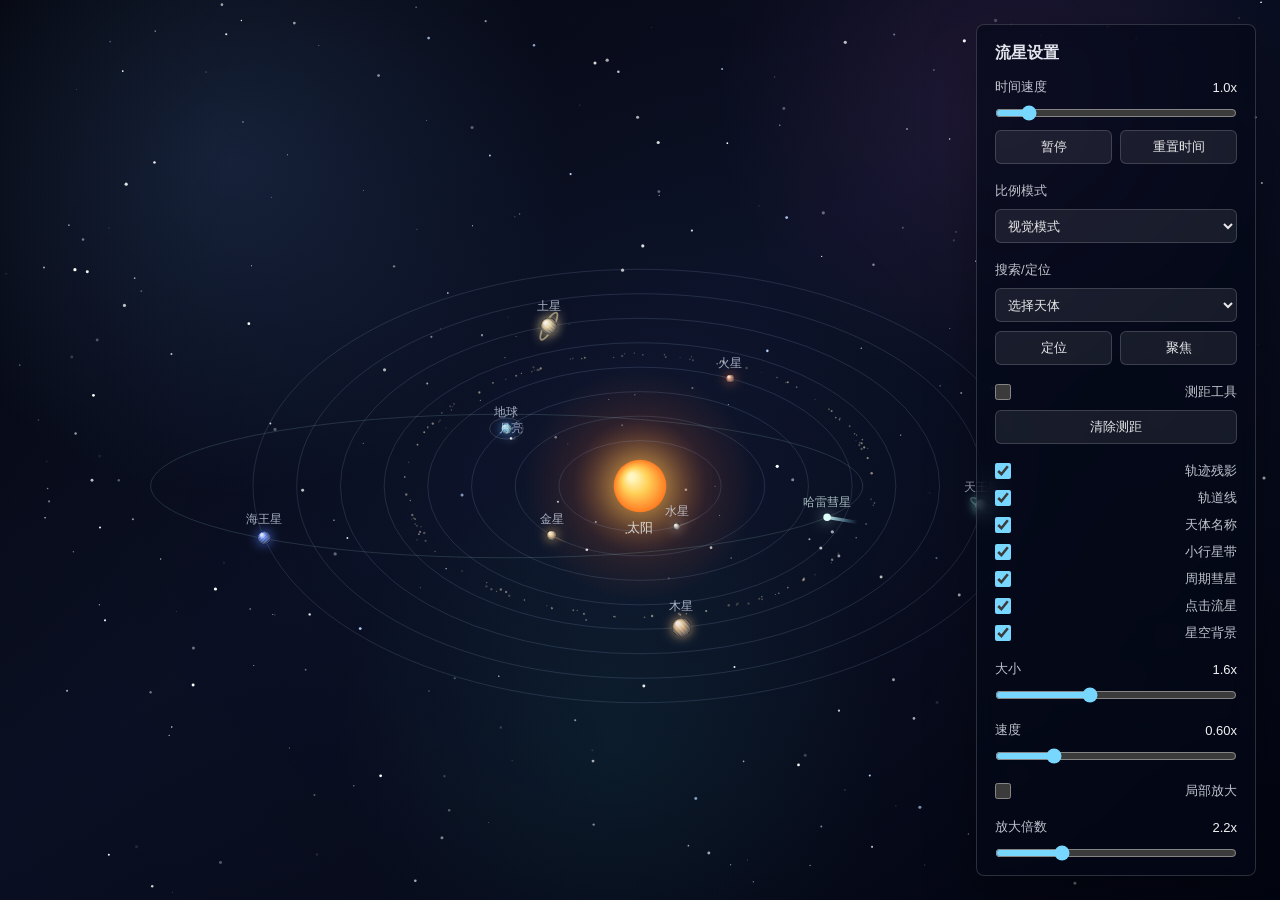
==== commit d7084321: "feat(solar-system): 添加天文模拟系统高级控制功能 - 实现时间速度控制、暂停/重置功能和比例模式切换 - 添加天体搜索定位、聚焦和测距工具功能 - 集成小行星带、哈雷彗星轨道和轨迹" ====
--- a/html/meteor-stars.html
+++ b/html/meteor-stars.html
@@ -114,6 +114,47 @@
       cursor: pointer;
     }
 
+    select,
+    button {
+      font: inherit;
+    }
+
+    .control-row {
+      display: grid;
+      grid-template-columns: 1fr 1fr;
+      gap: 8px;
+    }
+
+    .control-button,
+    .control-select {
+      min-height: 34px;
+      border: 1px solid rgba(255, 255, 255, 0.16);
+      border-radius: 6px;
+      color: rgba(255, 255, 255, 0.9);
+      background: rgba(255, 255, 255, 0.08);
+      font-size: 13px;
+    }
+
+    .control-button {
+      cursor: pointer;
+    }
+
+    .control-button:hover,
+    .control-select:hover {
+      background: rgba(255, 255, 255, 0.12);
+    }
+
+    .control-select {
+      width: 100%;
+      padding: 0 8px;
+      cursor: pointer;
+    }
+
+    .control-select option {
+      color: #101522;
+      background: #f4f7ff;
+    }
+
     .shape-picker {
       position: relative;
     }
@@ -278,6 +319,36 @@
       color: rgba(255, 255, 255, 0.94);
     }
 
+    .info-actions {
+      display: grid;
+      grid-template-columns: 1fr 1fr;
+      gap: 8px;
+      margin-top: 14px;
+    }
+
+    .measure-banner {
+      position: fixed;
+      left: 50%;
+      top: 24px;
+      z-index: 3;
+      transform: translateX(-50%);
+      width: min(520px, calc(100vw - 48px));
+      padding: 12px 16px;
+      border: 1px solid rgba(255, 255, 255, 0.16);
+      border-radius: 8px;
+      color: rgba(245, 248, 255, 0.9);
+      background: rgba(4, 9, 24, 0.72);
+      box-shadow: 0 18px 50px rgba(0, 0, 0, 0.3);
+      backdrop-filter: blur(12px);
+      font-size: 13px;
+      text-align: center;
+      pointer-events: none;
+    }
+
+    .measure-banner[hidden] {
+      display: none;
+    }
+
     @media (max-width: 640px) {
       .controls {
         top: 14px;
@@ -311,6 +382,82 @@
   <canvas id="sky" aria-hidden="true"></canvas>
   <aside class="controls" id="controls" aria-label="流星控制选项">
     <h1>流星设置</h1>
+    <div class="control">
+      <label for="timeSpeedControl">
+        时间速度
+        <output id="timeSpeedValue" for="timeSpeedControl">1.0x</output>
+      </label>
+      <input id="timeSpeedControl" type="range" min="0.1" max="8" step="0.1" value="1">
+      <div class="control-row">
+        <button class="control-button" id="pauseControl" type="button">暂停</button>
+        <button class="control-button" id="resetTimeControl" type="button">重置时间</button>
+      </div>
+    </div>
+    <div class="control">
+      <label for="scaleModeControl">比例模式</label>
+      <select class="control-select" id="scaleModeControl">
+        <option value="visual" selected>视觉模式</option>
+        <option value="relative">相对真实模式</option>
+      </select>
+    </div>
+    <div class="control">
+      <label for="targetSelect">搜索/定位</label>
+      <select class="control-select" id="targetSelect">
+        <option value="">选择天体</option>
+        <option value="太阳">太阳</option>
+        <option value="水星">水星</option>
+        <option value="金星">金星</option>
+        <option value="地球">地球</option>
+        <option value="月亮">月亮</option>
+        <option value="火星">火星</option>
+        <option value="木星">木星</option>
+        <option value="土星">土星</option>
+        <option value="天王星">天王星</option>
+        <option value="海王星">海王星</option>
+        <option value="哈雷彗星">哈雷彗星</option>
+      </select>
+      <div class="control-row">
+        <button class="control-button" id="locateControl" type="button">定位</button>
+        <button class="control-button" id="focusControl" type="button">聚焦</button>
+      </div>
+    </div>
+    <div class="control">
+      <label class="toggle-option" for="measureControl">
+        <input id="measureControl" type="checkbox">
+        测距工具
+      </label>
+      <button class="control-button" id="clearMeasureControl" type="button">清除测距</button>
+    </div>
+    <div class="control">
+      <label class="toggle-option" for="showTrailsControl">
+        <input id="showTrailsControl" type="checkbox" checked>
+        轨迹残影
+      </label>
+      <label class="toggle-option" for="showOrbitsControl">
+        <input id="showOrbitsControl" type="checkbox" checked>
+        轨道线
+      </label>
+      <label class="toggle-option" for="showLabelsControl">
+        <input id="showLabelsControl" type="checkbox" checked>
+        天体名称
+      </label>
+      <label class="toggle-option" for="showAsteroidsControl">
+        <input id="showAsteroidsControl" type="checkbox" checked>
+        小行星带
+      </label>
+      <label class="toggle-option" for="showCometsControl">
+        <input id="showCometsControl" type="checkbox" checked>
+        周期彗星
+      </label>
+      <label class="toggle-option" for="showMeteorsControl">
+        <input id="showMeteorsControl" type="checkbox" checked>
+        点击流星
+      </label>
+      <label class="toggle-option" for="showStarsControl">
+        <input id="showStarsControl" type="checkbox" checked>
+        星空背景
+      </label>
+    </div>
     <div class="control">
       <label for="sizeControl">
         大小
@@ -327,7 +474,7 @@
     </div>
     <div class="control">
       <label class="toggle-option" for="magnifierControl">
-        <input id="magnifierControl" type="checkbox" checked>
+        <input id="magnifierControl" type="checkbox">
         局部放大
       </label>
     </div>
@@ -414,7 +561,12 @@
       <button class="info-close" id="infoClose" type="button" aria-label="关闭信息">×</button>
     </div>
     <dl class="info-grid" id="infoGrid"></dl>
+    <div class="info-actions">
+      <button class="control-button" id="infoFocusControl" type="button">聚焦</button>
+      <button class="control-button" id="infoMeasureControl" type="button">加入测距</button>
+    </div>
   </section>
+  <div class="measure-banner" id="measureBanner" hidden>测距工具已开启：依次点击两个天体</div>
   <div class="hint">动态太阳系背景中，点击任意位置生成随机流星</div>
 
   <script>
@@ -423,6 +575,22 @@
     const sceneBuffer = document.createElement("canvas");
     const sceneCtx = sceneBuffer.getContext("2d");
     const controls = document.getElementById("controls");
+    const timeSpeedControl = document.getElementById("timeSpeedControl");
+    const pauseControl = document.getElementById("pauseControl");
+    const resetTimeControl = document.getElementById("resetTimeControl");
+    const scaleModeControl = document.getElementById("scaleModeControl");
+    const targetSelect = document.getElementById("targetSelect");
+    const locateControl = document.getElementById("locateControl");
+    const focusControl = document.getElementById("focusControl");
+    const measureControl = document.getElementById("measureControl");
+    const clearMeasureControl = document.getElementById("clearMeasureControl");
+    const showTrailsControl = document.getElementById("showTrailsControl");
+    const showOrbitsControl = document.getElementById("showOrbitsControl");
+    const showLabelsControl = document.getElementById("showLabelsControl");
+    const showAsteroidsControl = document.getElementById("showAsteroidsControl");
+    const showCometsControl = document.getElementById("showCometsControl");
+    const showMeteorsControl = document.getElementById("showMeteorsControl");
+    const showStarsControl = document.getElementById("showStarsControl");
     const sizeControl = document.getElementById("sizeControl");
     const speedControl = document.getElementById("speedControl");
     const magnifierControl = document.getElementById("magnifierControl");
@@ -432,6 +600,10 @@
     const infoTitle = document.getElementById("infoTitle");
     const infoGrid = document.getElementById("infoGrid");
     const infoClose = document.getElementById("infoClose");
+    const infoFocusControl = document.getElementById("infoFocusControl");
+    const infoMeasureControl = document.getElementById("infoMeasureControl");
+    const measureBanner = document.getElementById("measureBanner");
+    const timeSpeedValue = document.getElementById("timeSpeedValue");
     const sizeValue = document.getElementById("sizeValue");
     const speedValue = document.getElementById("speedValue");
     const magnifierZoomValue = document.getElementById("magnifierZoomValue");
@@ -445,10 +617,17 @@
     const stars = [];
     const meteors = [];
     const solarTargets = [];
+    const planetTrails = new Map();
+    const asteroids = [];
+    const measurement = {
+      points: []
+    };
 
     let width = 0;
     let height = 0;
     let pixelRatio = 1;
+    let simulationTime = 0;
+    let selectedInfoTarget = null;
     const pointer = {
       x: 0,
       y: 0,
@@ -457,6 +636,18 @@
     const settings = {
       size: Number(sizeControl.value),
       speed: Number(speedControl.value),
+      timeSpeed: Number(timeSpeedControl.value),
+      paused: false,
+      scaleMode: scaleModeControl.value,
+      focusTarget: "",
+      measureMode: false,
+      showTrails: showTrailsControl.checked,
+      showOrbits: showOrbitsControl.checked,
+      showLabels: showLabelsControl.checked,
+      showAsteroids: showAsteroidsControl.checked,
+      showComets: showCometsControl.checked,
+      showMeteors: showMeteorsControl.checked,
+      showStars: showStarsControl.checked,
       magnifierEnabled: magnifierControl.checked,
       magnifierZoom: Number(magnifierZoomControl.value),
       magnifierRadius: Number(magnifierRadiusControl.value),
@@ -511,10 +702,72 @@
       year: "绕地球约 27.3 天一圈",
       note: "月球引力是地球潮汐的重要来源。"
     };
+    const cometInfo = {
+      name: "哈雷彗星",
+      type: "周期彗星",
+      diameter: "彗核约 11 km",
+      mass: "约 2.2 × 10^14 kg",
+      gravity: "极弱",
+      orbitSpeed: "随近日点/远日点变化",
+      day: "自转约 2.2 天",
+      year: "约 75-76 个地球年",
+      note: "著名短周期彗星，靠近太阳时会形成明亮彗发和彗尾。"
+    };
+    const asteroidBeltInfo = {
+      name: "小行星带",
+      type: "小天体区域",
+      diameter: "位于火星与木星轨道之间",
+      mass: "总质量远小于月球",
+      gravity: "由众多小天体各自贡献",
+      orbitSpeed: "约 17-20 km/s 量级",
+      day: "各小行星自转周期不同",
+      year: "约 3-6 个地球年",
+      note: "包含谷神星、灶神星等小天体，是太阳系重要碎片带。"
+    };
+    const knowledge = {
+      太阳: { moons: "无卫星", atmosphere: "主要由氢、氦等离子体组成", missions: "SOHO、帕克太阳探测器、Solar Orbiter", fact: "太阳约占太阳系总质量的 99.8%。" },
+      水星: { moons: "无卫星", atmosphere: "极稀薄外逸层", missions: "水手10号、信使号、贝皮科伦坡", fact: "昼夜温差极大。" },
+      金星: { moons: "无卫星", atmosphere: "以二氧化碳为主，硫酸云层", missions: "金星号、麦哲伦号、Akatsuki", fact: "金星的一天比一年还长。" },
+      地球: { moons: "1 颗：月亮", atmosphere: "氮气、氧气为主", missions: "大量地球观测卫星", fact: "目前已知唯一有稳定液态水海洋和生命的行星。" },
+      月亮: { moons: "无卫星", atmosphere: "极稀薄外逸层", missions: "阿波罗、嫦娥、LRO", fact: "月亮始终以近似同一面朝向地球。" },
+      火星: { moons: "2 颗：火卫一、火卫二", atmosphere: "稀薄二氧化碳大气", missions: "海盗号、好奇号、毅力号、天问一号", fact: "拥有太阳系最高火山奥林匹斯山。" },
+      木星: { moons: "已知卫星超过 90 颗", atmosphere: "氢、氦为主", missions: "伽利略号、朱诺号、欧罗巴快船", fact: "大红斑是持续数百年的巨型风暴。" },
+      土星: { moons: "已知卫星超过 140 颗", atmosphere: "氢、氦为主", missions: "先锋11号、旅行者、卡西尼", fact: "土星环主要由冰粒和岩屑组成。" },
+      天王星: { moons: "已知卫星 27 颗", atmosphere: "氢、氦、甲烷", missions: "旅行者2号", fact: "自转轴倾角约 98 度。" },
+      海王星: { moons: "已知卫星 14 颗", atmosphere: "氢、氦、甲烷", missions: "旅行者2号", fact: "拥有太阳系行星中最强劲的风之一。" },
+      哈雷彗星: { moons: "无卫星", atmosphere: "靠近太阳时形成彗发", missions: "乔托号、织女星探测器", fact: "下一次回归近日点预计在 2061 年。" },
+      小行星带: { moons: "部分小行星有小卫星", atmosphere: "通常无大气", missions: "黎明号、隼鸟、OSIRIS-REx", fact: "小行星带并不像电影中那样拥挤。" }
+    };
+    const comet = {
+      name: "哈雷彗星",
+      color: "#b7fff2",
+      orbitYears: 75.3,
+      start: 0.45,
+      eccentricity: 0.72,
+      info: cometInfo
+    };
 
     function updateSetting(control, output, key) {
       settings[key] = Number(control.value);
       output.value = `${settings[key].toFixed(key === "speed" ? 2 : 1)}x`;
+    }
+
+    function updateTimeSetting() {
+      settings.timeSpeed = Number(timeSpeedControl.value);
+      timeSpeedValue.value = `${settings.timeSpeed.toFixed(1)}x`;
+    }
+
+    function updateDisplaySettings() {
+      settings.scaleMode = scaleModeControl.value;
+      settings.measureMode = measureControl.checked;
+      settings.showTrails = showTrailsControl.checked;
+      settings.showOrbits = showOrbitsControl.checked;
+      settings.showLabels = showLabelsControl.checked;
+      settings.showAsteroids = showAsteroidsControl.checked;
+      settings.showComets = showCometsControl.checked;
+      settings.showMeteors = showMeteorsControl.checked;
+      settings.showStars = showStarsControl.checked;
+      measureBanner.hidden = !settings.measureMode || measurement.points.length >= 2;
     }
 
     function updateMagnifierSetting() {
@@ -543,6 +796,7 @@
 
     function showInfo(target) {
       const data = target.data;
+      const extra = knowledge[data.name] || {};
       const rows = [
         ["类型", data.type || "行星"],
         ["大小（直径）", data.diameter],
@@ -551,15 +805,71 @@
         ["公转速度", data.orbitSpeed],
         ["自转周期", data.day],
         ["公转周期", data.year],
+        ["卫星", extra.moons],
+        ["大气/组成", extra.atmosphere],
+        ["探索任务", extra.missions],
+        ["有趣事实", extra.fact],
         ["补充", data.note]
       ];
 
+      selectedInfoTarget = data.name;
       infoTitle.textContent = data.name;
       infoGrid.innerHTML = rows
         .filter(([, value]) => Boolean(value))
         .map(([label, value]) => `<dt>${label}</dt><dd>${value}</dd>`)
         .join("");
       infoPanel.hidden = false;
+    }
+
+    function setFocusTarget(name) {
+      settings.focusTarget = name || "";
+      targetSelect.value = settings.focusTarget;
+      magnifierControl.checked = Boolean(settings.focusTarget);
+      updateMagnifierSetting();
+    }
+
+    function locateTarget(name, shouldFocus = false) {
+      const target = solarTargets.find((item) => item.data.name === name);
+
+      if (!target) {
+        return;
+      }
+
+      pointer.x = target.x;
+      pointer.y = target.y;
+      pointer.active = true;
+      showInfo(target);
+
+      if (shouldFocus) {
+        setFocusTarget(name);
+      }
+    }
+
+    function clearMeasurement() {
+      measurement.points = [];
+      measureBanner.textContent = "测距工具已开启：依次点击两个天体";
+      measureBanner.hidden = !settings.measureMode;
+    }
+
+    function addMeasurementTarget(target) {
+      if (measurement.points.length >= 2) {
+        measurement.points = [];
+      }
+
+      if (!measurement.points.some((item) => item.data.name === target.data.name)) {
+        measurement.points.push(target);
+      }
+
+      if (measurement.points.length === 2) {
+        const [a, b] = measurement.points;
+        const screenDistance = Math.hypot(a.x - b.x, a.y - b.y).toFixed(1);
+        const realHint = `${a.data.name} 与 ${b.data.name} 的真实距离会随轨道位置不断变化`;
+        measureBanner.textContent = `${a.data.name} ↔ ${b.data.name}：画面距离 ${screenDistance}px；${realHint}`;
+        measureBanner.hidden = false;
+      } else {
+        measureBanner.textContent = `已选择 ${target.data.name}，再点击第二个天体`;
+        measureBanner.hidden = false;
+      }
     }
 
     function findSolarTarget(x, y) {
@@ -587,6 +897,7 @@
       canvas.style.height = `${height}px`;
       ctx.setTransform(pixelRatio, 0, 0, pixelRatio, 0, 0);
       createStars();
+      createAsteroids();
     }
 
     function createStars() {
@@ -604,6 +915,69 @@
           tint: Math.random() > 0.78 ? "190, 215, 255" : "255, 255, 255"
         });
       }
+    }
+
+    function createAsteroids() {
+      asteroids.length = 0;
+      const count = Math.max(90, Math.floor((width * height) / 9000));
+
+      for (let i = 0; i < count; i += 1) {
+        asteroids.push({
+          phase: random(0, Math.PI * 2),
+          drift: random(-0.18, 0.18),
+          orbit: random(0.38, 0.5),
+          size: random(0.45, 1.25),
+          speed: random(0.45, 0.9),
+          alpha: random(0.22, 0.72)
+        });
+      }
+    }
+
+    function recordTrail(name, x, y, limit = 140) {
+      if (!planetTrails.has(name)) {
+        planetTrails.set(name, []);
+      }
+
+      const trail = planetTrails.get(name);
+      const last = trail[trail.length - 1];
+
+      if (!last || Math.hypot(last.x - x, last.y - y) > 0.8) {
+        trail.push({ x, y });
+      }
+
+      while (trail.length > limit) {
+        trail.shift();
+      }
+    }
+
+    function colorWithAlpha(hex, alpha) {
+      const clean = hex.replace("#", "");
+      const r = parseInt(clean.slice(0, 2), 16);
+      const g = parseInt(clean.slice(2, 4), 16);
+      const b = parseInt(clean.slice(4, 6), 16);
+      return `rgba(${r}, ${g}, ${b}, ${alpha})`;
+    }
+
+    function drawTrail(name, color) {
+      const trail = planetTrails.get(name);
+
+      if (!settings.showTrails || !trail || trail.length < 2) {
+        return;
+      }
+
+      ctx.save();
+      ctx.lineWidth = 1.6;
+
+      for (let i = 1; i < trail.length; i += 1) {
+        const alpha = i / trail.length;
+        ctx.strokeStyle = colorWithAlpha(color, 0.28 * alpha);
+        ctx.beginPath();
+        ctx.moveTo(trail[i - 1].x, trail[i - 1].y);
+        ctx.lineTo(trail[i].x, trail[i].y);
+        ctx.stroke();
+      }
+
+      ctx.restore();
     }
 
     function createMeteor(x, y) {
@@ -760,10 +1134,12 @@
       ctx.fill();
       ctx.shadowBlur = 0;
 
-      ctx.fillStyle = "rgba(255, 255, 255, 0.78)";
-      ctx.font = `${Math.max(11, 12 * scale)}px "Microsoft YaHei", sans-serif`;
-      ctx.textAlign = "center";
-      ctx.fillText("太阳", centerX, centerY + sunRadius + 18 * scale);
+      if (settings.showLabels) {
+        ctx.fillStyle = "rgba(255, 255, 255, 0.78)";
+        ctx.font = `${Math.max(11, 12 * scale)}px "Microsoft YaHei", sans-serif`;
+        ctx.textAlign = "center";
+        ctx.fillText("太阳", centerX, centerY + sunRadius + 18 * scale);
+      }
       return sunRadius;
     }
 
@@ -858,8 +1234,10 @@
       ctx.fill();
       ctx.shadowBlur = 0;
 
-      ctx.fillStyle = "rgba(226, 236, 255, 0.62)";
-      ctx.fillText("月亮", moonX, moonY - moonRadius - 8 * scale);
+      if (settings.showLabels) {
+        ctx.fillStyle = "rgba(226, 236, 255, 0.62)";
+        ctx.fillText("月亮", moonX, moonY - moonRadius - 8 * scale);
+      }
 
       return {
         x: moonX,
@@ -870,15 +1248,170 @@
       };
     }
 
+    function drawAsteroidBelt(centerX, centerY, minOrbit, maxOrbit, yScale, earthDays) {
+      if (!settings.showAsteroids) {
+        return;
+      }
+
+      const inner = minOrbit + ((maxOrbit - minOrbit) * 3) / (planets.length - 1);
+      const outer = minOrbit + ((maxOrbit - minOrbit) * 4) / (planets.length - 1);
+      const beltCenter = (inner + outer) / 2;
+      const beltWidth = Math.max(8, (outer - inner) * 0.44);
+
+      ctx.save();
+      asteroids.forEach((asteroid) => {
+        const angle = asteroid.phase + earthDays * 0.004 * asteroid.speed;
+        const radius = beltCenter + asteroid.drift * beltWidth;
+        const x = centerX + Math.cos(angle) * radius;
+        const y = centerY + Math.sin(angle) * radius * yScale;
+
+        ctx.fillStyle = `rgba(196, 184, 160, ${asteroid.alpha})`;
+        ctx.beginPath();
+        ctx.arc(x, y, asteroid.size, 0, Math.PI * 2);
+        ctx.fill();
+      });
+
+      ctx.restore();
+      solarTargets.push({
+        x: centerX + Math.cos(earthDays * 0.004) * beltCenter,
+        y: centerY + Math.sin(earthDays * 0.004) * beltCenter * yScale,
+        radius: beltWidth,
+        hitRadius: Math.max(18, beltWidth * 0.8),
+        data: asteroidBeltInfo
+      });
+    }
+
+    function drawComet(centerX, centerY, maxOrbit, yScale, earthDays, scale) {
+      if (!settings.showComets) {
+        return;
+      }
+
+      const semiMajor = maxOrbit * 0.92;
+      const semiMinor = semiMajor * 0.36;
+      const angle = comet.start + (earthDays / (comet.orbitYears * 365.25)) * Math.PI * 2;
+      const focusOffset = semiMajor * comet.eccentricity * 0.52;
+      const x = centerX + Math.cos(angle) * semiMajor - focusOffset;
+      const y = centerY + Math.sin(angle) * semiMinor * yScale;
+      const tailAngle = Math.atan2(y - centerY, x - centerX);
+      const tailLength = 28 * scale;
+
+      drawTrail(comet.name, comet.color);
+      if (!settings.paused) {
+        recordTrail(comet.name, x, y, 170);
+      }
+
+      ctx.save();
+      ctx.strokeStyle = "rgba(183, 255, 242, 0.14)";
+      ctx.lineWidth = 1;
+      ctx.beginPath();
+      ctx.ellipse(centerX - focusOffset, centerY, semiMajor, semiMinor * yScale, 0, 0, Math.PI * 2);
+      ctx.stroke();
+
+      const gradient = ctx.createLinearGradient(x, y, x + Math.cos(tailAngle) * tailLength, y + Math.sin(tailAngle) * tailLength);
+      gradient.addColorStop(0, "rgba(220, 255, 250, 0.92)");
+      gradient.addColorStop(1, "rgba(117, 215, 255, 0)");
+      ctx.strokeStyle = gradient;
+      ctx.lineWidth = 3 * scale;
+      ctx.lineCap = "round";
+      ctx.beginPath();
+      ctx.moveTo(x, y);
+      ctx.lineTo(x + Math.cos(tailAngle) * tailLength, y + Math.sin(tailAngle) * tailLength);
+      ctx.stroke();
+
+      ctx.fillStyle = "#dffffa";
+      ctx.shadowColor = "rgba(183, 255, 242, 0.72)";
+      ctx.shadowBlur = 12 * scale;
+      ctx.beginPath();
+      ctx.arc(x, y, Math.max(2.2, 3.4 * scale), 0, Math.PI * 2);
+      ctx.fill();
+      ctx.shadowBlur = 0;
+
+      if (settings.showLabels) {
+        ctx.fillStyle = "rgba(226, 255, 250, 0.72)";
+        ctx.fillText(comet.name, x, y - 13 * scale);
+      }
+
+      ctx.restore();
+      solarTargets.push({
+        x,
+        y,
+        radius: 4 * scale,
+        hitRadius: Math.max(14, 10 * scale),
+        data: comet.info
+      });
+    }
+
+    function drawFocusMarker(target) {
+      if (!target) {
+        return;
+      }
+
+      const pulse = 0.5 + Math.sin(simulationTime * 5) * 0.5;
+      const radius = target.hitRadius + 8 + pulse * 5;
+
+      ctx.save();
+      ctx.strokeStyle = "rgba(119, 215, 255, 0.88)";
+      ctx.lineWidth = 2;
+      ctx.shadowColor = "rgba(119, 215, 255, 0.78)";
+      ctx.shadowBlur = 14;
+      ctx.beginPath();
+      ctx.arc(target.x, target.y, radius, 0, Math.PI * 2);
+      ctx.stroke();
+      ctx.restore();
+
+      if (settings.magnifierEnabled) {
+        pointer.x = target.x;
+        pointer.y = target.y;
+        pointer.active = true;
+      }
+    }
+
+    function drawMeasurementLine() {
+      if (measurement.points.length === 0) {
+        return;
+      }
+
+      const current = measurement.points
+        .map((point) => solarTargets.find((target) => target.data.name === point.data.name))
+        .filter(Boolean);
+
+      if (current.length === 0) {
+        return;
+      }
+
+      ctx.save();
+      ctx.strokeStyle = "rgba(255, 232, 126, 0.82)";
+      ctx.fillStyle = "rgba(255, 244, 184, 0.92)";
+      ctx.lineWidth = 1.6;
+      current.forEach((target) => {
+        ctx.beginPath();
+        ctx.arc(target.x, target.y, target.hitRadius + 4, 0, Math.PI * 2);
+        ctx.stroke();
+      });
+
+      if (current.length === 2) {
+        const [a, b] = current;
+        const distance = Math.hypot(a.x - b.x, a.y - b.y).toFixed(1);
+        ctx.beginPath();
+        ctx.moveTo(a.x, a.y);
+        ctx.lineTo(b.x, b.y);
+        ctx.stroke();
+        ctx.fillText(`${distance}px`, (a.x + b.x) / 2, (a.y + b.y) / 2 - 10);
+      }
+
+      ctx.restore();
+    }
+
     function drawSolarSystem(time) {
       const minSize = Math.min(width, height);
       const scale = Math.max(0.64, Math.min(minSize / 820, 1.15));
       const centerX = width * 0.5;
       const centerY = height * 0.54;
       const yScale = 0.56;
-      const minOrbit = Math.max(40, minSize * 0.09);
+      const minOrbit = settings.scaleMode === "relative" ? Math.max(34, minSize * 0.06) : Math.max(40, minSize * 0.09);
       const maxOrbit = Math.max(minOrbit + 180 * scale, minSize * 0.43);
-      const earthDays = (time / 1000) * 8;
+      const earthDays = time * 8;
+      let focusTarget = null;
 
       ctx.save();
       solarTargets.length = 0;
@@ -894,15 +1427,31 @@
       ctx.textAlign = "center";
       ctx.textBaseline = "middle";
 
+      drawAsteroidBelt(centerX, centerY, minOrbit, maxOrbit, yScale, earthDays);
+      drawComet(centerX, centerY, maxOrbit, yScale, earthDays, scale);
+
       planets.forEach((planet, index) => {
-        const orbitRadius = minOrbit + ((maxOrbit - minOrbit) * index) / (planets.length - 1);
+        const orbitProgress = settings.scaleMode === "relative"
+          ? Math.pow(index / (planets.length - 1), 1.45)
+          : index / (planets.length - 1);
+        const orbitRadius = minOrbit + (maxOrbit - minOrbit) * orbitProgress;
         const orbitAngle = planet.start + (earthDays / (planet.orbitYears * 365.25)) * Math.PI * 2;
         const rotationAngle = (earthDays * 24 / planet.rotationHours) * Math.PI * 2;
         const x = centerX + Math.cos(orbitAngle) * orbitRadius;
         const y = centerY + Math.sin(orbitAngle) * orbitRadius * yScale;
-        const visualRadius = Math.max(2.6, planet.radius * scale);
-
-        drawOrbit(centerX, centerY, orbitRadius, yScale);
+        const visualRadius = settings.scaleMode === "relative"
+          ? Math.max(2.1, Math.sqrt(planet.radius) * 2.1 * scale)
+          : Math.max(2.6, planet.radius * scale);
+
+        if (settings.showOrbits) {
+          drawOrbit(centerX, centerY, orbitRadius, yScale);
+        }
+
+        drawTrail(planet.name, planet.color);
+        if (!settings.paused) {
+          recordTrail(planet.name, x, y);
+        }
+
         ctx.shadowColor = planet.color;
         ctx.shadowBlur = 10 * scale;
         drawPlanetBody(planet, x, y, visualRadius, orbitAngle, rotationAngle);
@@ -916,12 +1465,23 @@
         });
 
         if (planet.name === "地球") {
-          solarTargets.push(drawMoon(x, y, visualRadius, earthDays, scale));
+          const moonTarget = drawMoon(x, y, visualRadius, earthDays, scale);
+          solarTargets.push(moonTarget);
+          drawTrail("月亮", "#cfd5df");
+          if (!settings.paused) {
+            recordTrail("月亮", moonTarget.x, moonTarget.y, 120);
+          }
         }
 
-        ctx.fillStyle = "rgba(226, 236, 255, 0.72)";
-        ctx.fillText(planet.name, x, y - visualRadius - 10 * scale);
+        if (settings.showLabels) {
+          ctx.fillStyle = "rgba(226, 236, 255, 0.72)";
+          ctx.fillText(planet.name, x, y - visualRadius - 10 * scale);
+        }
       });
+
+      focusTarget = solarTargets.find((target) => target.data.name === settings.focusTarget);
+      drawFocusMarker(focusTarget);
+      drawMeasurementLine();
 
       ctx.restore();
     }
@@ -1168,16 +1728,24 @@
       const delta = Math.min((now - lastTime) / 1000, 0.033);
       lastTime = now;
 
+      if (!settings.paused) {
+        simulationTime += delta * settings.timeSpeed;
+      }
+
       drawBackground();
-      drawStars(now);
-      drawSolarSystem(now);
+      if (settings.showStars) {
+        drawStars(now);
+      }
+      drawSolarSystem(simulationTime);
       captureScene();
       drawMagnifier();
 
-      for (let i = meteors.length - 1; i >= 0; i -= 1) {
-        drawMeteor(meteors[i], delta);
-        if (meteors[i].age > meteors[i].life) {
-          meteors.splice(i, 1);
+      if (settings.showMeteors) {
+        for (let i = meteors.length - 1; i >= 0; i -= 1) {
+          drawMeteor(meteors[i], delta);
+          if (meteors[i].age > meteors[i].life) {
+            meteors.splice(i, 1);
+          }
         }
       }
 
@@ -1194,26 +1762,85 @@
 
       if (target) {
         showInfo(target);
+        if (settings.measureMode) {
+          addMeasurementTarget(target);
+        }
         return;
       }
 
-      createMeteor(event.clientX, event.clientY);
+      if (settings.showMeteors) {
+        createMeteor(event.clientX, event.clientY);
+      }
     });
     window.addEventListener("contextmenu", (event) => {
       event.preventDefault();
-
-      if (controls.contains(event.target) || infoPanel.contains(event.target)) {
-        return;
-      }
-
-      magnifierControl.checked = !magnifierControl.checked;
-      pointer.x = event.clientX;
-      pointer.y = event.clientY;
-      pointer.active = magnifierControl.checked;
-      updateMagnifierSetting();
     });
     infoClose.addEventListener("click", () => {
       infoPanel.hidden = true;
+    });
+    infoFocusControl.addEventListener("click", () => {
+      if (selectedInfoTarget) {
+        setFocusTarget(selectedInfoTarget);
+      }
+    });
+    infoMeasureControl.addEventListener("click", () => {
+      if (!selectedInfoTarget) {
+        return;
+      }
+
+      const target = solarTargets.find((item) => item.data.name === selectedInfoTarget);
+      if (target) {
+        measureControl.checked = true;
+        updateDisplaySettings();
+        addMeasurementTarget(target);
+      }
+    });
+    timeSpeedControl.addEventListener("input", updateTimeSetting);
+    pauseControl.addEventListener("click", () => {
+      settings.paused = !settings.paused;
+      pauseControl.textContent = settings.paused ? "继续" : "暂停";
+    });
+    resetTimeControl.addEventListener("click", () => {
+      simulationTime = 0;
+      planetTrails.clear();
+      measurement.points = [];
+      clearMeasurement();
+    });
+    scaleModeControl.addEventListener("change", () => {
+      planetTrails.clear();
+      updateDisplaySettings();
+    });
+    locateControl.addEventListener("click", () => {
+      locateTarget(targetSelect.value, false);
+    });
+    focusControl.addEventListener("click", () => {
+      if (settings.focusTarget === targetSelect.value) {
+        setFocusTarget("");
+      } else {
+        locateTarget(targetSelect.value, true);
+      }
+    });
+    targetSelect.addEventListener("change", () => {
+      locateTarget(targetSelect.value, false);
+    });
+    measureControl.addEventListener("change", () => {
+      updateDisplaySettings();
+      if (!measureControl.checked) {
+        clearMeasurement();
+        measureBanner.hidden = true;
+      }
+    });
+    clearMeasureControl.addEventListener("click", clearMeasurement);
+    [
+      showTrailsControl,
+      showOrbitsControl,
+      showLabelsControl,
+      showAsteroidsControl,
+      showCometsControl,
+      showMeteorsControl,
+      showStarsControl
+    ].forEach((control) => {
+      control.addEventListener("change", updateDisplaySettings);
     });
     sizeControl.addEventListener("input", () => {
       updateSetting(sizeControl, sizeValue, "size");
@@ -1245,6 +1872,8 @@
 
     updateSetting(sizeControl, sizeValue, "size");
     updateSetting(speedControl, speedValue, "speed");
+    updateTimeSetting();
+    updateDisplaySettings();
     updateMagnifierSetting();
     updateShapeSetting(tailShapeInputs, tailShapeValue, tailShapeSummary, tailShapeNames, "tailShapes", "随机全部拖尾");
     updateShapeSetting(bodyShapeInputs, bodyShapeValue, bodyShapeSummary, bodyShapeNames, "bodyShapes", "随机全部本体");
